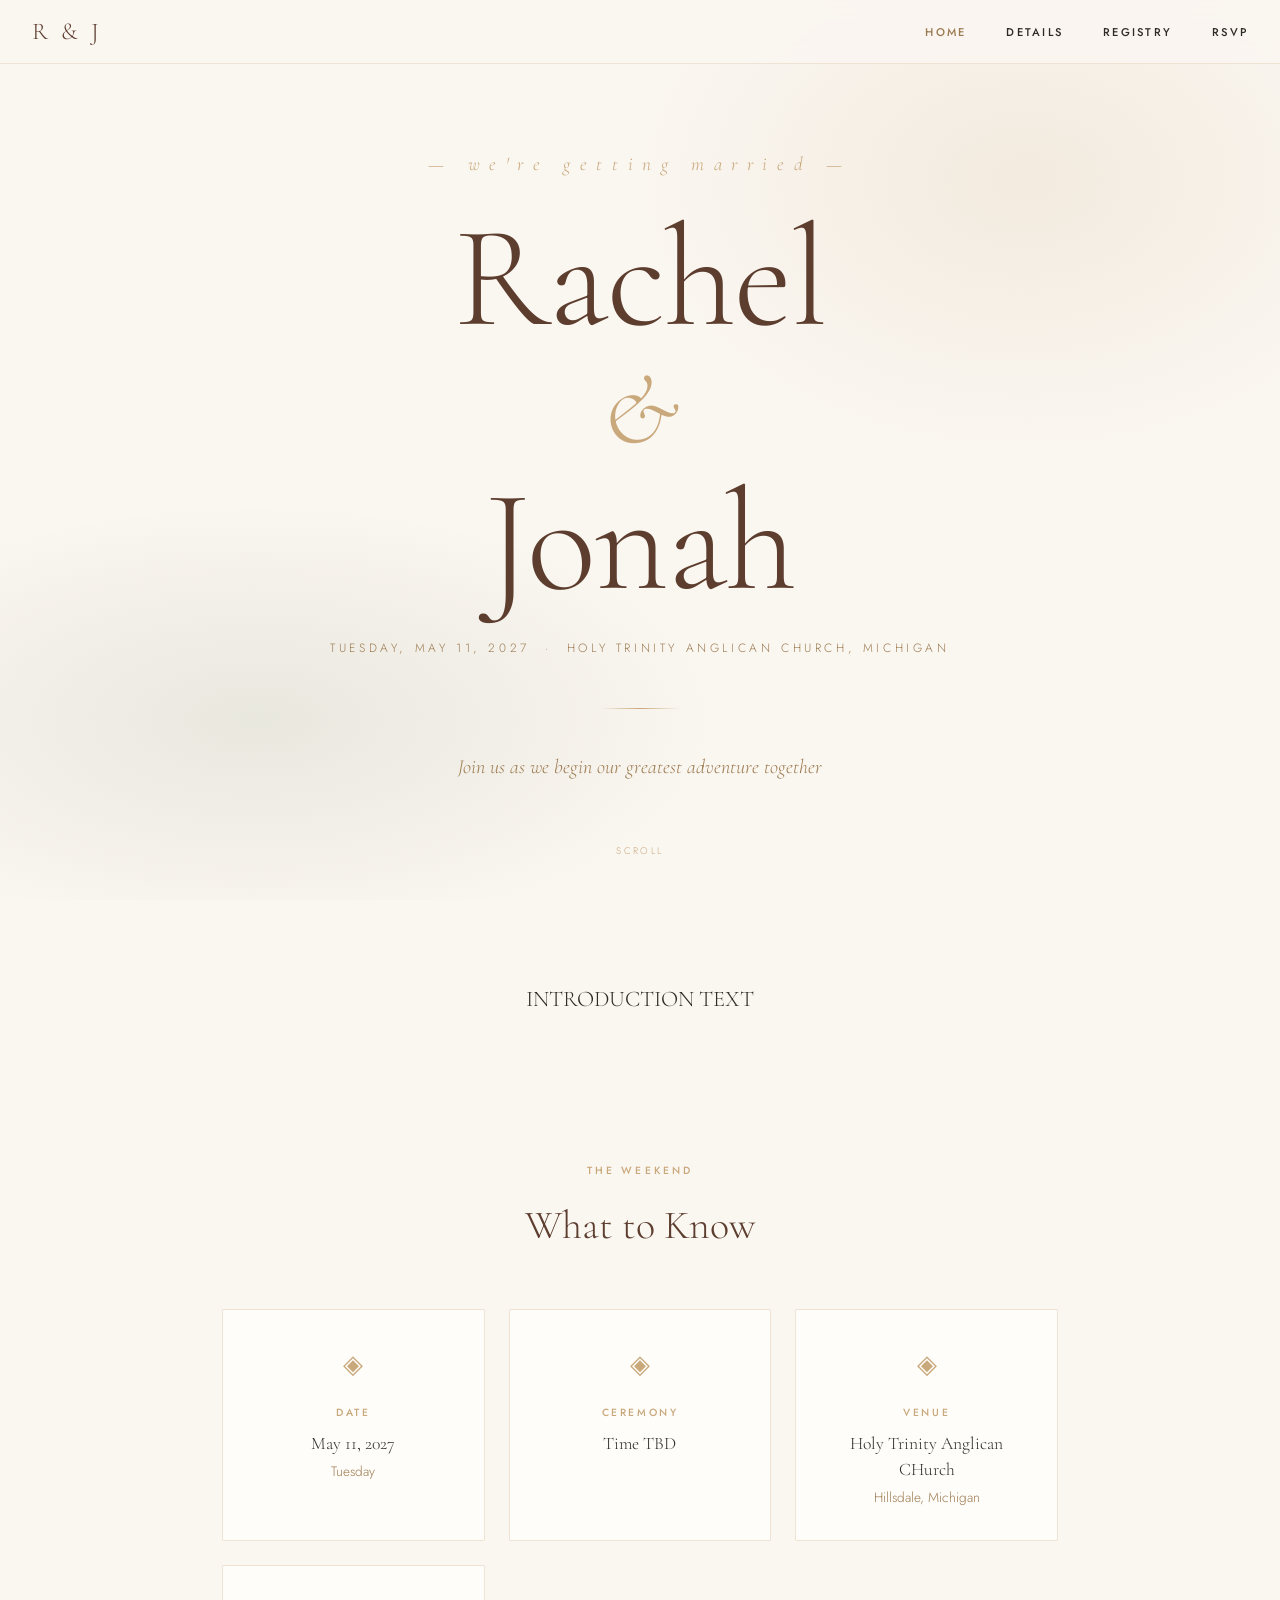
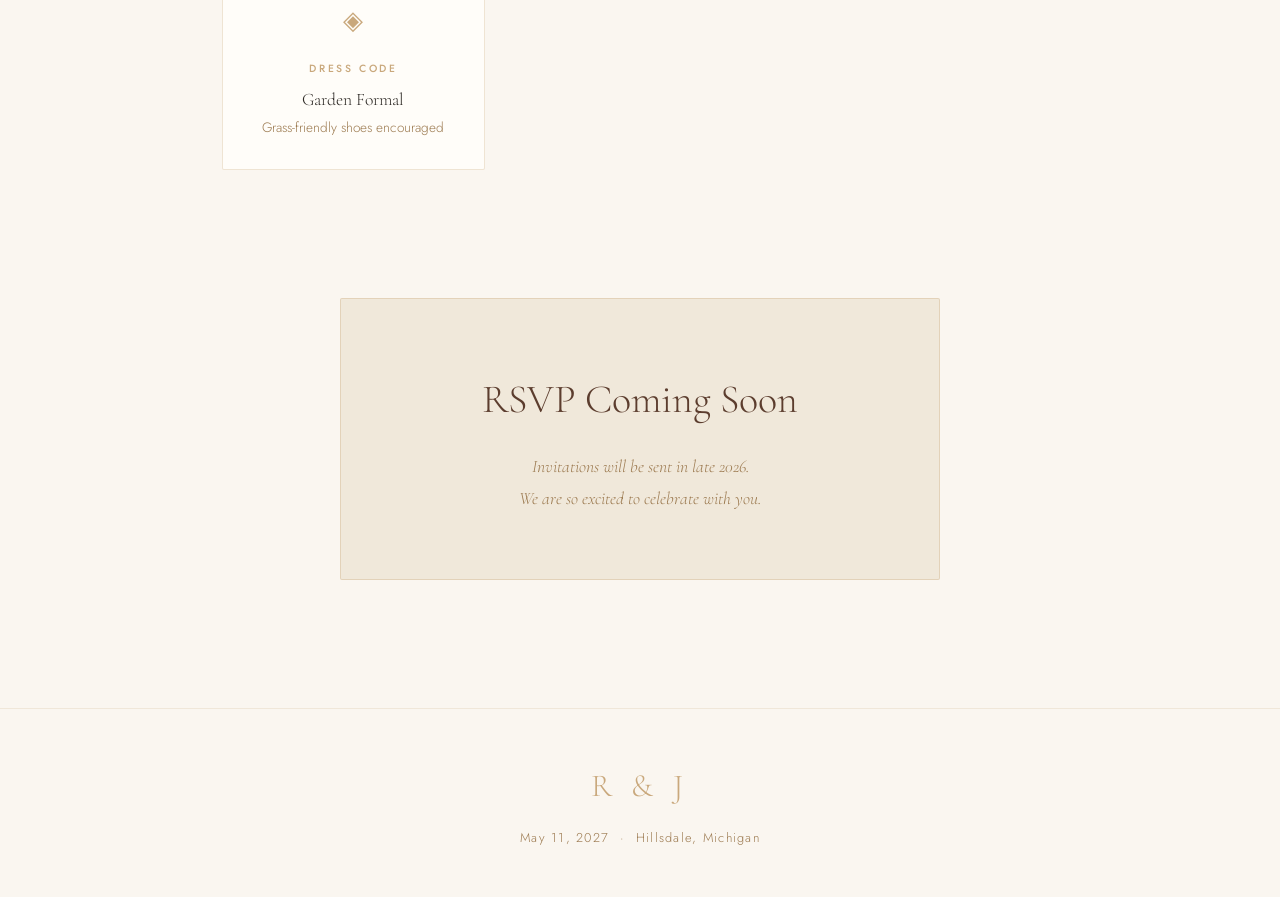
==== index.html @ d06f9f28 "First commit, working, not fully edited" ====
<!DOCTYPE html>
<html lang="en">
<head>
  <meta charset="UTF-8">
  <meta name="viewport" content="width=device-width, initial-scale=1.0">
  <title>Rachel & Jonah — May 11, 2027</title>
  <link rel="stylesheet" href="assets/style.css">
</head>
<body>

  <nav>
    <a class="nav-monogram" href="index.html">R & J</a>
    <ul class="nav-links">
      <li><a href="index.html" class="active">Home</a></li>
      <li><a href="details.html">Details</a></li>
      <li><a href="registry.html">Registry</a></li>
      <li><a href="#rsvp">RSVP</a></li>
    </ul>
  </nav>

  <!-- Hero -->
  <section class="hero">
    <div class="hero-bg"></div>
    <p class="hero-ornament">— we're getting married —</p>
    <h1 class="hero-names">
      Rachel
      <span class="ampersand">&</span>
      Jonah
    </h1>
    <p class="hero-date">Tuesday, May 11, 2027 &nbsp;·&nbsp; Holy Trinity Anglican Church, Michigan</p>
    <div class="hero-divider"></div>
    <p class="hero-tagline">Join us as we begin our greatest adventure together</p>
    <div class="hero-scroll" aria-hidden="true">
      <!-- <div class="hero-scroll-line"></div> -->
      <span>Scroll</span>
    </div>
  </section>

  <!-- Intro -->
  <div class="intro-block">
    <p>
      INTRODUCTION TEXT
    </p>
  </div>

  <!-- Quick Info Cards -->
  <div class="section">
    <div class="section-heading">
      <p class="label">The Weekend</p>
      <h2>What to Know</h2>
    </div>
    <div class="cards-grid">
      <div class="info-card">
        <span class="card-icon">◈</span>
        <h3>Date</h3>
        <p>May 11, 2027</p>
        <p class="card-sub">Tuesday</p>
      </div>
      <div class="info-card">
        <span class="card-icon">◈</span>
        <h3>Ceremony</h3>
        <p>Time TBD</p>
        <!-- <p class="card-sub">Doors open at 3:30</p> -->
      </div>
      <div class="info-card">
        <span class="card-icon">◈</span>
        <h3>Venue</h3>
        <p>Holy Trinity Anglican CHurch</p>
        <p class="card-sub">Hillsdale, Michigan</p>
      </div>
      <div class="info-card">
        <span class="card-icon">◈</span>
        <h3>Dress Code</h3>
        <p>Garden Formal</p>
        <p class="card-sub">Grass-friendly shoes encouraged</p>
      </div>
    </div>
  </div>

  <!-- RSVP Teaser -->
  <div class="section" id="rsvp">
    <div class="rsvp-teaser">
      <h2>RSVP Coming Soon</h2>
      <p>
        Invitations will be sent in late 2026.<br>
        We are so excited to celebrate with you.
      </p>
    </div>
  </div>

  <footer>
    <span class="footer-monogram">R & J</span>
    <p>May 11, 2027 &nbsp;·&nbsp; Hillsdale, Michigan</p>
  </footer>

</body>
</html>
---- assets/style.css ----
@import url('https://fonts.googleapis.com/css2?family=Cormorant+Garamond:ital,wght@0,300;0,400;0,600;1,300;1,400&family=Jost:wght@300;400;500&display=swap');

*, *::before, *::after { box-sizing: border-box; margin: 0; padding: 0; }

:root {
  --cream: #FAF6F0;
  --parchment: #F0E8DA;
  --warm-tan: #C9A87C;
  --deep-tan: #9C7A50;
  --bark: #5C3D2E;
  --moss: #6B7C5C;
  --charcoal: #2E2A26;
  --soft-white: #FFFDF9;
  --serif: 'Cormorant Garamond', Georgia, serif;
  --sans: 'Jost', sans-serif;
}

html { scroll-behavior: smooth; }

body {
  background: var(--cream);
  color: var(--charcoal);
  font-family: var(--sans);
  font-weight: 300;
  font-size: 16px;
  line-height: 1.8;
  min-height: 100vh;
}

/* ── NAV ── */
nav {
  position: fixed;
  top: 0; left: 0; right: 0;
  z-index: 100;
  background: rgba(250, 246, 240, 0.92);
  backdrop-filter: blur(8px);
  border-bottom: 1px solid rgba(201, 168, 124, 0.25);
  padding: 0 2rem;
  height: 64px;
  display: flex;
  align-items: center;
  justify-content: space-between;
}

.nav-monogram {
  font-family: var(--serif);
  font-size: 1.5rem;
  font-weight: 300;
  letter-spacing: 0.15em;
  color: var(--bark);
  text-decoration: none;
}

.nav-links {
  display: flex;
  gap: 2.5rem;
  list-style: none;
}

.nav-links a {
  font-family: var(--sans);
  font-size: 0.7rem;
  font-weight: 500;
  letter-spacing: 0.2em;
  text-transform: uppercase;
  color: var(--charcoal);
  text-decoration: none;
  transition: color 0.2s;
}

.nav-links a:hover,
.nav-links a.active { color: var(--deep-tan); }

/* ── HERO ── */
.hero {
  min-height: 100vh;
  display: flex;
  flex-direction: column;
  align-items: center;
  justify-content: center;
  text-align: center;
  padding: 6rem 2rem 4rem;
  position: relative;
  overflow: hidden;
}

.hero-bg {
  position: absolute;
  inset: 0;
  background:
    radial-gradient(ellipse 60% 40% at 20% 80%, rgba(107, 124, 92, 0.12) 0%, transparent 60%),
    radial-gradient(ellipse 50% 50% at 80% 20%, rgba(201, 168, 124, 0.15) 0%, transparent 60%),
    var(--cream);
  z-index: 0;
}

.hero-ornament {
  font-size: 1.2rem;
  letter-spacing: 0.5em;
  color: var(--warm-tan);
  margin-bottom: 1.5rem;
  font-family: var(--serif);
  font-style: italic;
  position: relative;
  z-index: 1;
}

.hero-names {
  font-family: var(--serif);
  font-size: clamp(4rem, 12vw, 9rem);
  font-weight: 300;
  line-height: 1;
  color: var(--bark);
  letter-spacing: -0.01em;
  position: relative;
  z-index: 1;
  margin-bottom: 1.5rem;
}

.hero-names .ampersand {
  font-style: italic;
  color: var(--warm-tan);
  display: block;
  font-size: 0.7em;
  margin: 0.1em 0;
}

.hero-date {
  font-family: var(--sans);
  font-size: 0.75rem;
  letter-spacing: 0.3em;
  text-transform: uppercase;
  color: var(--deep-tan);
  margin-bottom: 3rem;
  position: relative;
  z-index: 1;
}

.hero-divider {
  width: 80px;
  height: 1px;
  background: linear-gradient(to right, transparent, var(--warm-tan), transparent);
  margin: 0 auto 2.5rem;
  position: relative;
  z-index: 1;
}

.hero-tagline {
  font-family: var(--serif);
  font-size: 1.25rem;
  font-style: italic;
  color: var(--deep-tan);
  font-weight: 300;
  position: relative;
  z-index: 1;
  max-width: 420px;
}

.hero-scroll {
  position: absolute;
  bottom: 2.5rem;
  left: 50%;
  transform: translateX(-50%);
  z-index: 1;
  display: flex;
  flex-direction: column;
  align-items: center;
  gap: 0.4rem;
  animation: float 2.5s ease-in-out infinite;
}

.hero-scroll span {
  font-size: 0.6rem;
  letter-spacing: 0.25em;
  text-transform: uppercase;
  color: var(--warm-tan);
}

.hero-scroll-line {
  width: 1px;
  height: 32px;
  background: linear-gradient(to bottom, var(--warm-tan), transparent);
}

@keyframes float {
  0%, 100% { transform: translateX(-50%) translateY(0); }
  50% { transform: translateX(-50%) translateY(6px); }
}

/* ── PAGE HEADER (sub pages) ── */
.page-header {
  padding: 120px 2rem 4rem;
  text-align: center;
  position: relative;
}

.page-header::after {
  content: '';
  display: block;
  width: 60px;
  height: 1px;
  background: var(--warm-tan);
  margin: 1.5rem auto 0;
}

.page-label {
  font-size: 0.65rem;
  letter-spacing: 0.3em;
  text-transform: uppercase;
  color: var(--warm-tan);
  font-family: var(--sans);
  font-weight: 500;
  margin-bottom: 0.75rem;
}

.page-title {
  font-family: var(--serif);
  font-size: clamp(2.5rem, 6vw, 4.5rem);
  font-weight: 300;
  color: var(--bark);
  line-height: 1.1;
}

/* ── SECTIONS ── */
.section {
  max-width: 900px;
  margin: 0 auto;
  padding: 4rem 2rem;
}

.section-wide {
  max-width: 1100px;
  margin: 0 auto;
  padding: 4rem 2rem;
}

/* ── HOME INTRO ── */
.intro-block {
  text-align: center;
  padding: 5rem 2rem;
  max-width: 680px;
  margin: 0 auto;
}

.intro-block p {
  font-family: var(--serif);
  font-size: 1.4rem;
  font-weight: 300;
  color: var(--charcoal);
  line-height: 1.7;
}

/* ── INFO CARDS ── */
.cards-grid {
  display: grid;
  grid-template-columns: repeat(auto-fit, minmax(220px, 1fr));
  gap: 1.5rem;
  margin-top: 3rem;
}

.info-card {
  background: var(--soft-white);
  border: 1px solid rgba(201, 168, 124, 0.3);
  border-radius: 2px;
  padding: 2rem 1.75rem;
  text-align: center;
}

.info-card .card-icon {
  font-size: 1.6rem;
  color: var(--warm-tan);
  margin-bottom: 1rem;
  display: block;
  font-family: var(--serif);
}

.info-card h3 {
  font-family: var(--sans);
  font-size: 0.65rem;
  letter-spacing: 0.25em;
  text-transform: uppercase;
  font-weight: 500;
  color: var(--warm-tan);
  margin-bottom: 0.5rem;
}

.info-card p {
  font-family: var(--serif);
  font-size: 1.1rem;
  color: var(--charcoal);
  line-height: 1.5;
}

.info-card .card-sub {
  font-size: 0.85rem;
  color: var(--deep-tan);
  margin-top: 0.25rem;
  font-family: var(--sans);
  font-weight: 300;
}

/* ── TIMELINE ── */
.timeline {
  position: relative;
  padding-left: 2rem;
  max-width: 640px;
  margin: 3rem auto 0;
}

.timeline::before {
  content: '';
  position: absolute;
  left: 0;
  top: 8px;
  bottom: 8px;
  width: 1px;
  background: linear-gradient(to bottom, transparent, var(--warm-tan) 15%, var(--warm-tan) 85%, transparent);
}

.timeline-item {
  position: relative;
  padding: 0 0 2.5rem 2rem;
}

.timeline-item::before {
  content: '';
  position: absolute;
  left: -4px;
  top: 8px;
  width: 9px;
  height: 9px;
  border-radius: 50%;
  background: var(--warm-tan);
  border: 2px solid var(--cream);
  box-shadow: 0 0 0 1px var(--warm-tan);
}

.timeline-time {
  font-size: 0.65rem;
  letter-spacing: 0.2em;
  text-transform: uppercase;
  color: var(--warm-tan);
  font-weight: 500;
  margin-bottom: 0.25rem;
}

.timeline-title {
  font-family: var(--serif);
  font-size: 1.3rem;
  font-weight: 400;
  color: var(--bark);
  margin-bottom: 0.25rem;
}

.timeline-desc {
  font-size: 0.9rem;
  color: var(--deep-tan);
  line-height: 1.6;
}

/* ── VENUE BLOCK ── */
.venue-block {
  background: var(--soft-white);
  border: 1px solid rgba(201, 168, 124, 0.3);
  border-radius: 2px;
  padding: 3rem;
  margin-top: 3rem;
  display: grid;
  grid-template-columns: 1fr 1fr;
  gap: 3rem;
  align-items: start;
}

.venue-block h2 {
  font-family: var(--serif);
  font-size: 1.8rem;
  font-weight: 300;
  color: var(--bark);
  margin-bottom: 0.75rem;
}

.venue-block address {
  font-style: normal;
  font-family: var(--sans);
  font-size: 0.9rem;
  color: var(--deep-tan);
  line-height: 1.8;
}

.venue-map-placeholder {
  background: var(--parchment);
  border: 1px solid rgba(201, 168, 124, 0.3);
  border-radius: 2px;
  height: 220px;
  display: flex;
  align-items: center;
  justify-content: center;
  flex-direction: column;
  gap: 0.75rem;
  color: var(--deep-tan);
  font-size: 0.8rem;
  letter-spacing: 0.1em;
}

.venue-map-placeholder span {
  font-size: 1.5rem;
}

/* ── REGISTRY ── */
.registry-intro {
  text-align: center;
  max-width: 580px;
  margin: 0 auto 3rem;
}

.registry-intro p {
  font-family: var(--serif);
  font-size: 1.2rem;
  color: var(--charcoal);
  font-weight: 300;
}

.registry-grid {
  display: grid;
  grid-template-columns: repeat(auto-fit, minmax(260px, 1fr));
  gap: 1.5rem;
}

.registry-card {
  background: var(--soft-white);
  border: 1px solid rgba(201, 168, 124, 0.3);
  border-radius: 2px;
  padding: 2.5rem 2rem;
  text-align: center;
  text-decoration: none;
  color: inherit;
  transition: border-color 0.25s, transform 0.2s;
  display: block;
  cursor: pointer;
}

.registry-card:hover {
  border-color: var(--warm-tan);
  transform: translateY(-2px);
}

.registry-card .registry-store {
  font-family: var(--sans);
  font-size: 0.65rem;
  letter-spacing: 0.25em;
  text-transform: uppercase;
  color: var(--warm-tan);
  font-weight: 500;
  margin-bottom: 0.75rem;
}

.registry-card h3 {
  font-family: var(--serif);
  font-size: 1.6rem;
  font-weight: 300;
  color: var(--bark);
  margin-bottom: 0.75rem;
}

.registry-card p {
  font-size: 0.9rem;
  color: var(--deep-tan);
  line-height: 1.6;
}

.registry-card .btn-link {
  display: inline-block;
  margin-top: 1.5rem;
  font-size: 0.7rem;
  letter-spacing: 0.2em;
  text-transform: uppercase;
  font-weight: 500;
  color: var(--bark);
  border-bottom: 1px solid var(--warm-tan);
  padding-bottom: 2px;
  transition: color 0.2s;
}

.registry-card:hover .btn-link { color: var(--deep-tan); }

/* ── SECTION HEADINGS ── */
.section-heading {
  text-align: center;
  margin-bottom: 3rem;
}

.section-heading .label {
  font-size: 0.65rem;
  letter-spacing: 0.3em;
  text-transform: uppercase;
  color: var(--warm-tan);
  font-weight: 500;
  margin-bottom: 0.5rem;
}

.section-heading h2 {
  font-family: var(--serif);
  font-size: 2.5rem;
  font-weight: 300;
  color: var(--bark);
}

/* ── FOOTER ── */
footer {
  text-align: center;
  padding: 3rem 2rem;
  border-top: 1px solid rgba(201, 168, 124, 0.2);
  margin-top: 4rem;
}

footer .footer-monogram {
  font-family: var(--serif);
  font-size: 2rem;
  font-weight: 300;
  color: var(--warm-tan);
  letter-spacing: 0.2em;
  display: block;
  margin-bottom: 0.75rem;
}

footer p {
  font-size: 0.8rem;
  color: var(--deep-tan);
  letter-spacing: 0.1em;
}

/* ── RSVP TEASER ── */
.rsvp-teaser {
  background: var(--parchment);
  border: 1px solid rgba(201, 168, 124, 0.35);
  border-radius: 2px;
  padding: 4rem 2rem;
  text-align: center;
  max-width: 600px;
  margin: 0 auto;
}

.rsvp-teaser h2 {
  font-family: var(--serif);
  font-size: 2.5rem;
  font-weight: 300;
  color: var(--bark);
  margin-bottom: 1rem;
}

.rsvp-teaser p {
  font-family: var(--serif);
  font-size: 1.1rem;
  color: var(--deep-tan);
  font-style: italic;
}

/* ── RESPONSIVE ── */
@media (max-width: 640px) {
  .nav-links { display: none; }
  .venue-block { grid-template-columns: 1fr; gap: 1.5rem; }
  .venue-block .venue-map-placeholder { height: 160px; }
  .hero-names { font-size: 4rem; }
}
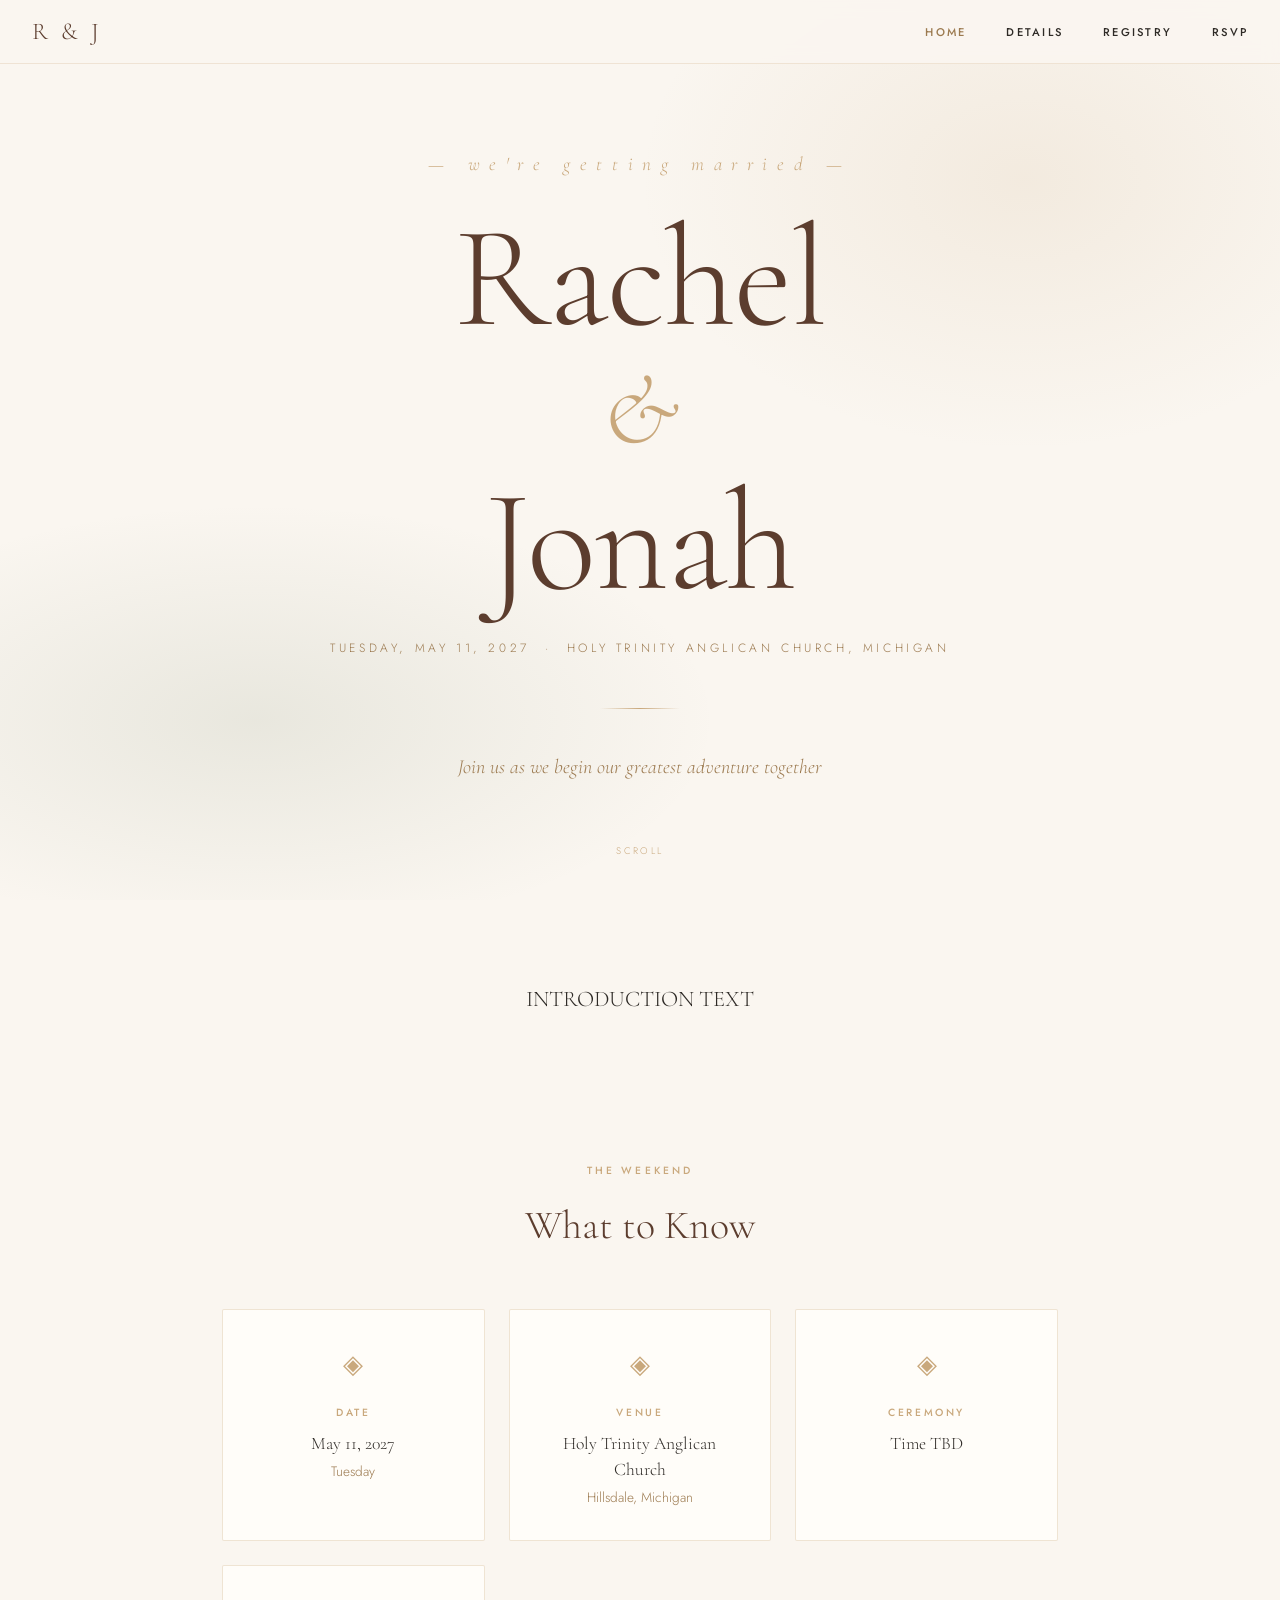
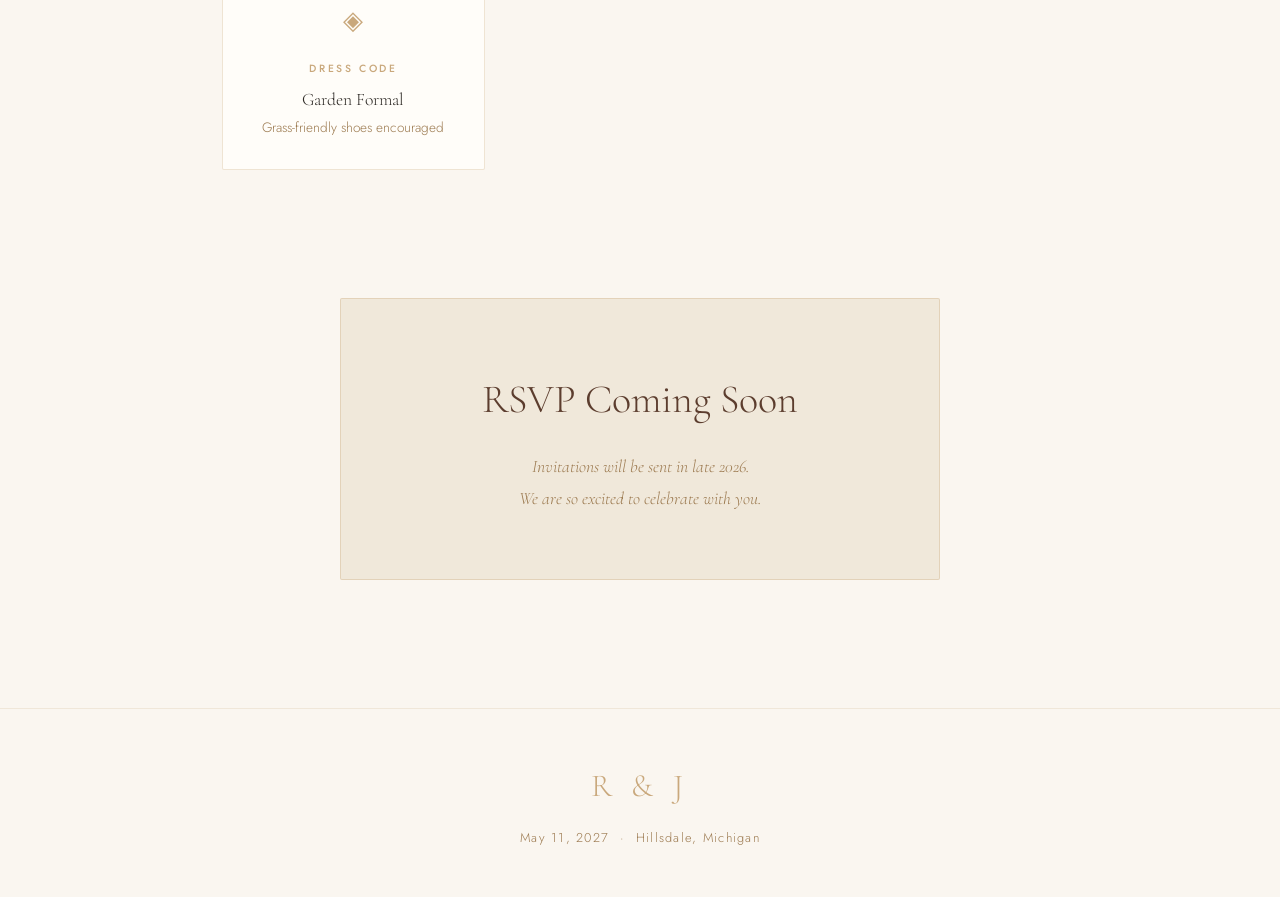
==== commit 252e4550: "Fixed names in registry" ====
--- a/index.html
+++ b/index.html
@@ -16,7 +16,23 @@
       <li><a href="registry.html">Registry</a></li>
       <li><a href="#rsvp">RSVP</a></li>
     </ul>
+    <button class="nav-toggle" aria-label="Open menu" onclick="
+      const m = document.getElementById('mobile-menu');
+      m.style.display = m.style.display === 'flex' ? 'none' : 'flex';
+      ">&#9776;</button>
   </nav>
+  <div id="mobile-menu" style="
+    display: none; flex-direction: column; gap: 0;
+    position: fixed; top: 64px; left: 0; right: 0; z-index: 99;
+    background: rgba(250, 246, 240, 0.97);
+    border-bottom: 1px solid rgba(201, 168, 124, 0.25);
+    backdrop-filter: blur(8px);
+  ">
+    <a href="index.html" style="padding: 1rem 2rem; font-size: 0.7rem; letter-spacing: 0.2em; text-transform: uppercase; font-weight: 500; color: var(--charcoal); text-decoration: none; border-bottom: 1px solid rgba(201,168,124,0.15);">Home</a>
+    <a href="details.html" style="padding: 1rem 2rem; font-size: 0.7rem; letter-spacing: 0.2em; text-transform: uppercase; font-weight: 500; color: var(--charcoal); text-decoration: none; border-bottom: 1px solid rgba(201,168,124,0.15);">Details</a>
+    <a href="registry.html" style="padding: 1rem 2rem; font-size: 0.7rem; letter-spacing: 0.2em; text-transform: uppercase; font-weight: 500; color: var(--charcoal); text-decoration: none; border-bottom: 1px solid rgba(201,168,124,0.15);">Registry</a>
+    <a href="index.html#rsvp" style="padding: 1rem 2rem; font-size: 0.7rem; letter-spacing: 0.2em; text-transform: uppercase; font-weight: 500; color: var(--charcoal); text-decoration: none;">RSVP</a>
+  </div>
 
   <!-- Hero -->
   <section class="hero">
@@ -58,15 +74,15 @@
       </div>
       <div class="info-card">
         <span class="card-icon">◈</span>
+        <h3>Venue</h3>
+        <p>Holy Trinity Anglican Church</p>
+        <p class="card-sub">Hillsdale, Michigan</p>
+      </div>
+      <div class="info-card">
+        <span class="card-icon">◈</span>
         <h3>Ceremony</h3>
         <p>Time TBD</p>
         <!-- <p class="card-sub">Doors open at 3:30</p> -->
-      </div>
-      <div class="info-card">
-        <span class="card-icon">◈</span>
-        <h3>Venue</h3>
-        <p>Holy Trinity Anglican CHurch</p>
-        <p class="card-sub">Hillsdale, Michigan</p>
       </div>
       <div class="info-card">
         <span class="card-icon">◈</span>
--- a/assets/style.css
+++ b/assets/style.css
@@ -387,21 +387,6 @@
   line-height: 1.8;
 }
 
-.venue-map-placeholder {
-  background: var(--parchment);
-  border: 1px solid rgba(201, 168, 124, 0.3);
-  border-radius: 2px;
-  height: 220px;
-  display: flex;
-  align-items: center;
-  justify-content: center;
-  flex-direction: column;
-  gap: 0.75rem;
-  color: var(--deep-tan);
-  font-size: 0.8rem;
-  letter-spacing: 0.1em;
-}
-
 .venue-map-placeholder span {
   font-size: 1.5rem;
 }
@@ -556,9 +541,24 @@
 }
 
 /* ── RESPONSIVE ── */
-@media (max-width: 640px) {
+/* @media (max-width: 640px) {
   .nav-links { display: none; }
   .venue-block { grid-template-columns: 1fr; gap: 1.5rem; }
   .venue-block .venue-map-placeholder { height: 160px; }
   .hero-names { font-size: 4rem; }
+} */
+
+.nav-toggle {
+  display: none;
+  background: none;
+  border: none;
+  font-size: 1.4rem;
+  color: var(--bark);
+  cursor: pointer;
+  padding: 0.25rem;
+}
+
+@media (max-width: 640px) {
+  .nav-links { display: none; }
+  .nav-toggle { display: block; }
 }
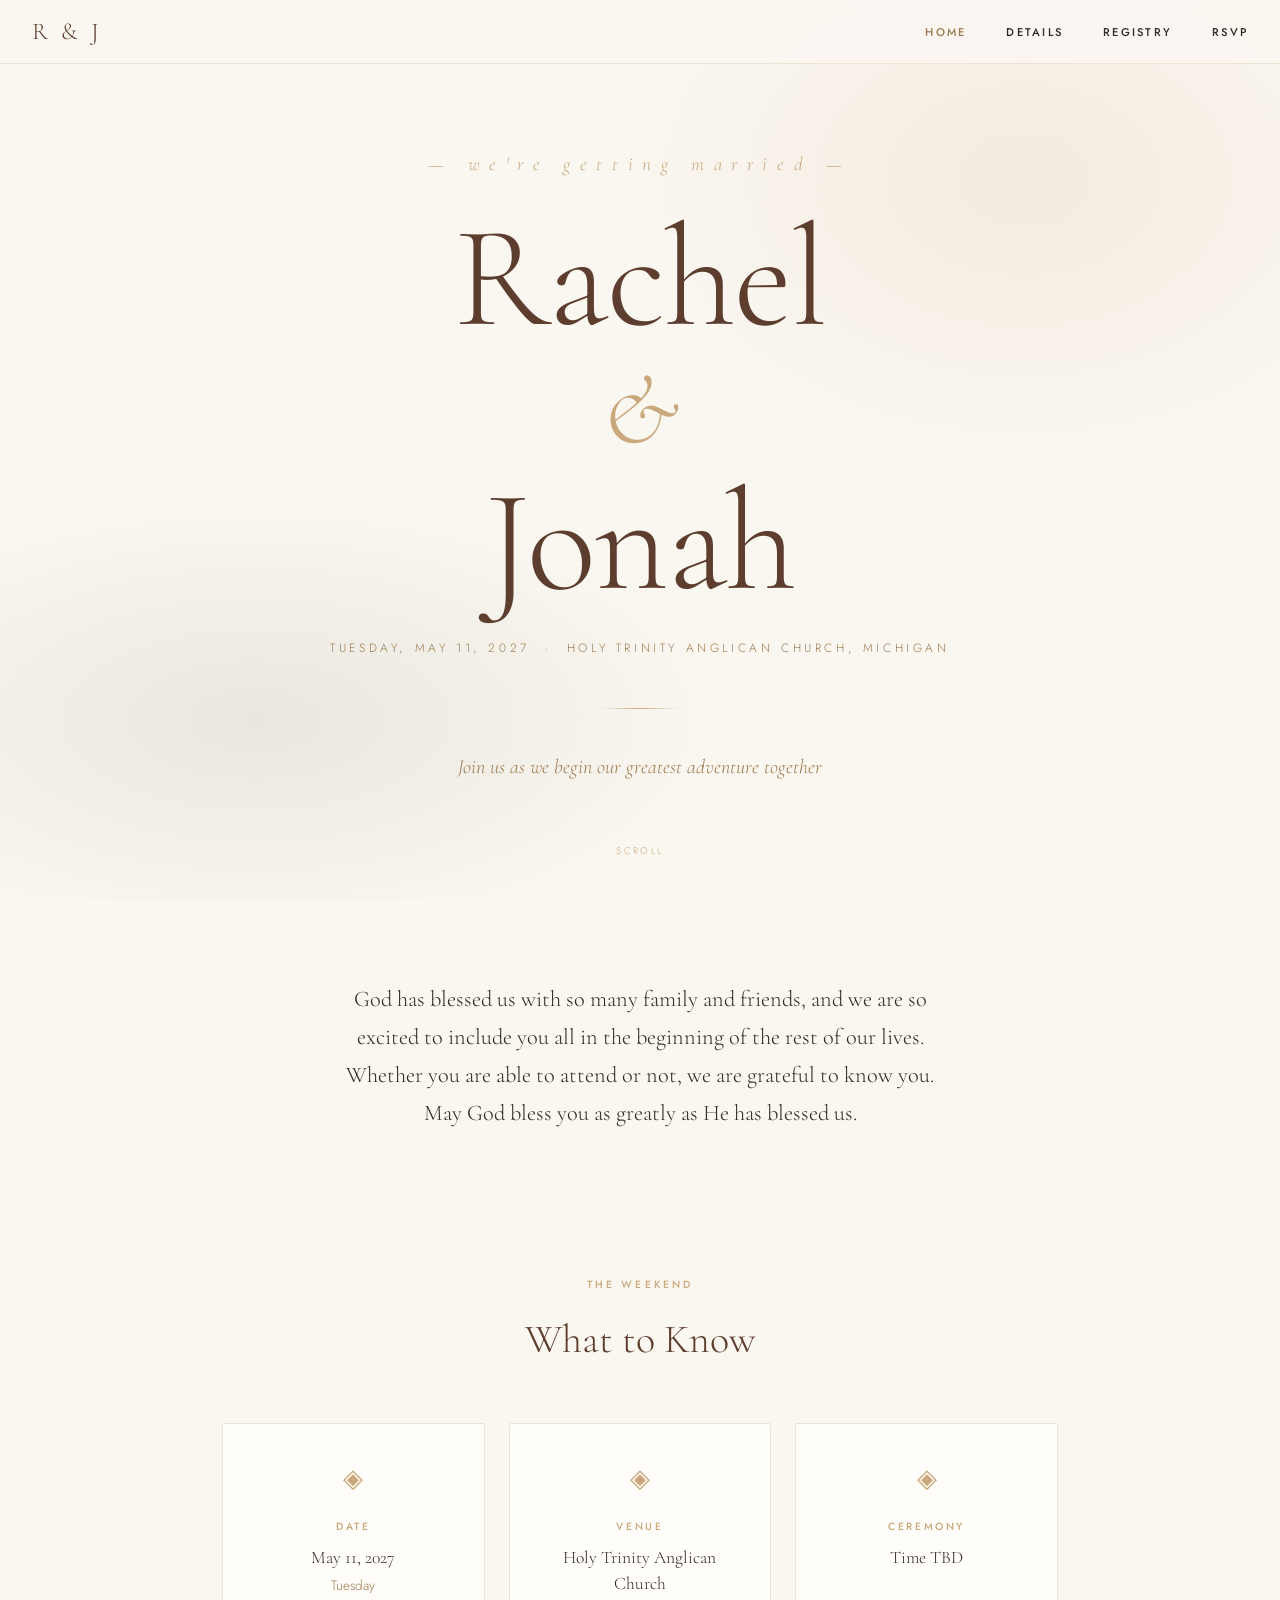
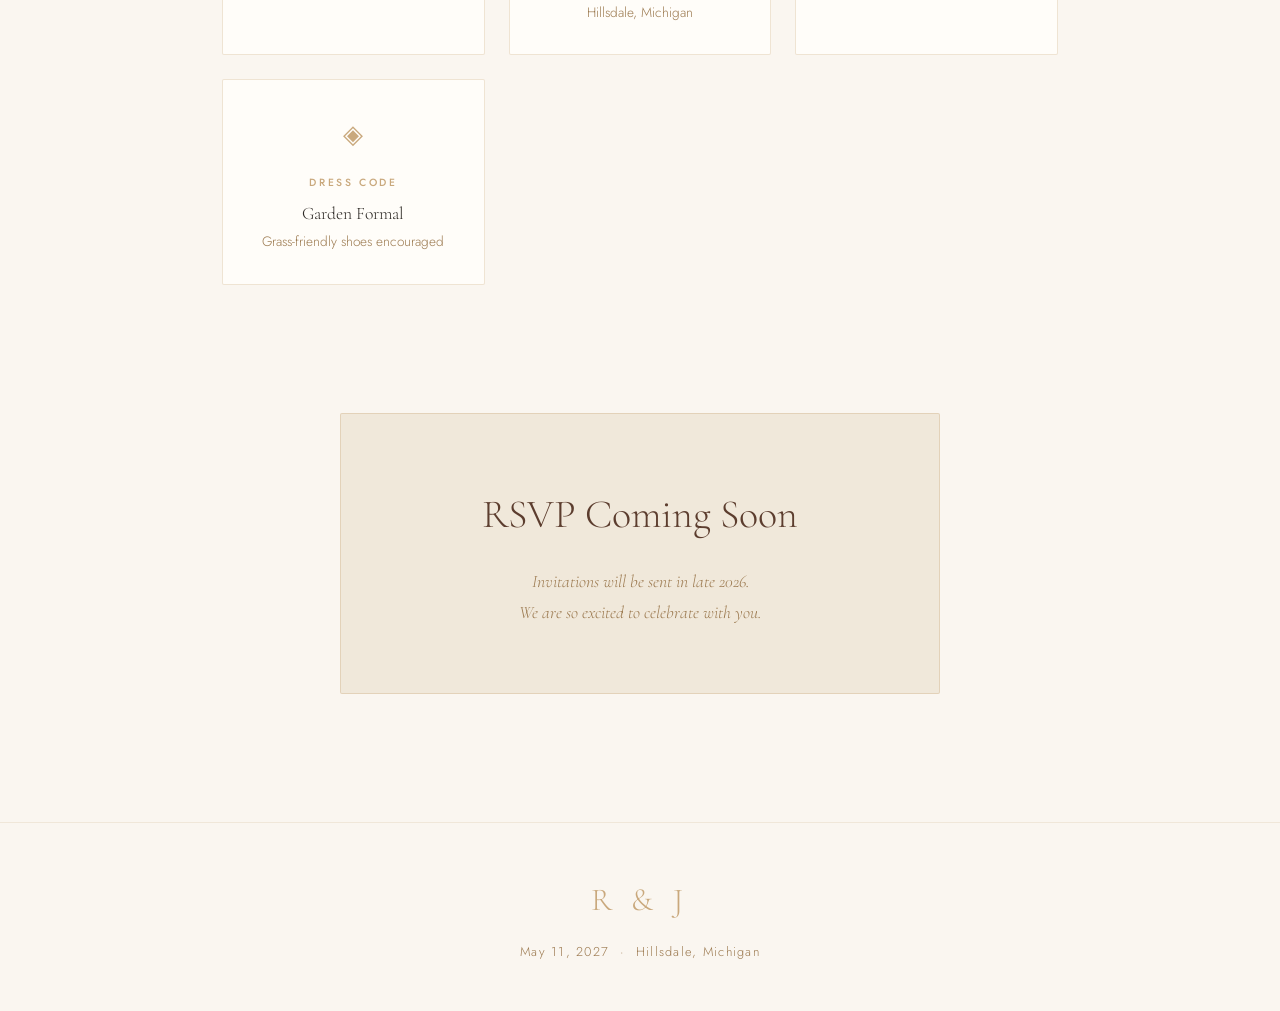
==== commit 9f2f5fc0: "Added draft intro text" ====
--- a/index.html
+++ b/index.html
@@ -55,7 +55,7 @@
   <!-- Intro -->
   <div class="intro-block">
     <p>
-      INTRODUCTION TEXT
+      God has blessed us with so many family  and friends, and we are so excited to include you all in the beginning of the rest of our lives. Whether you are able to attend or not, we are grateful to know you. May God bless you as greatly as He has blessed us.
     </p>
   </div>
 
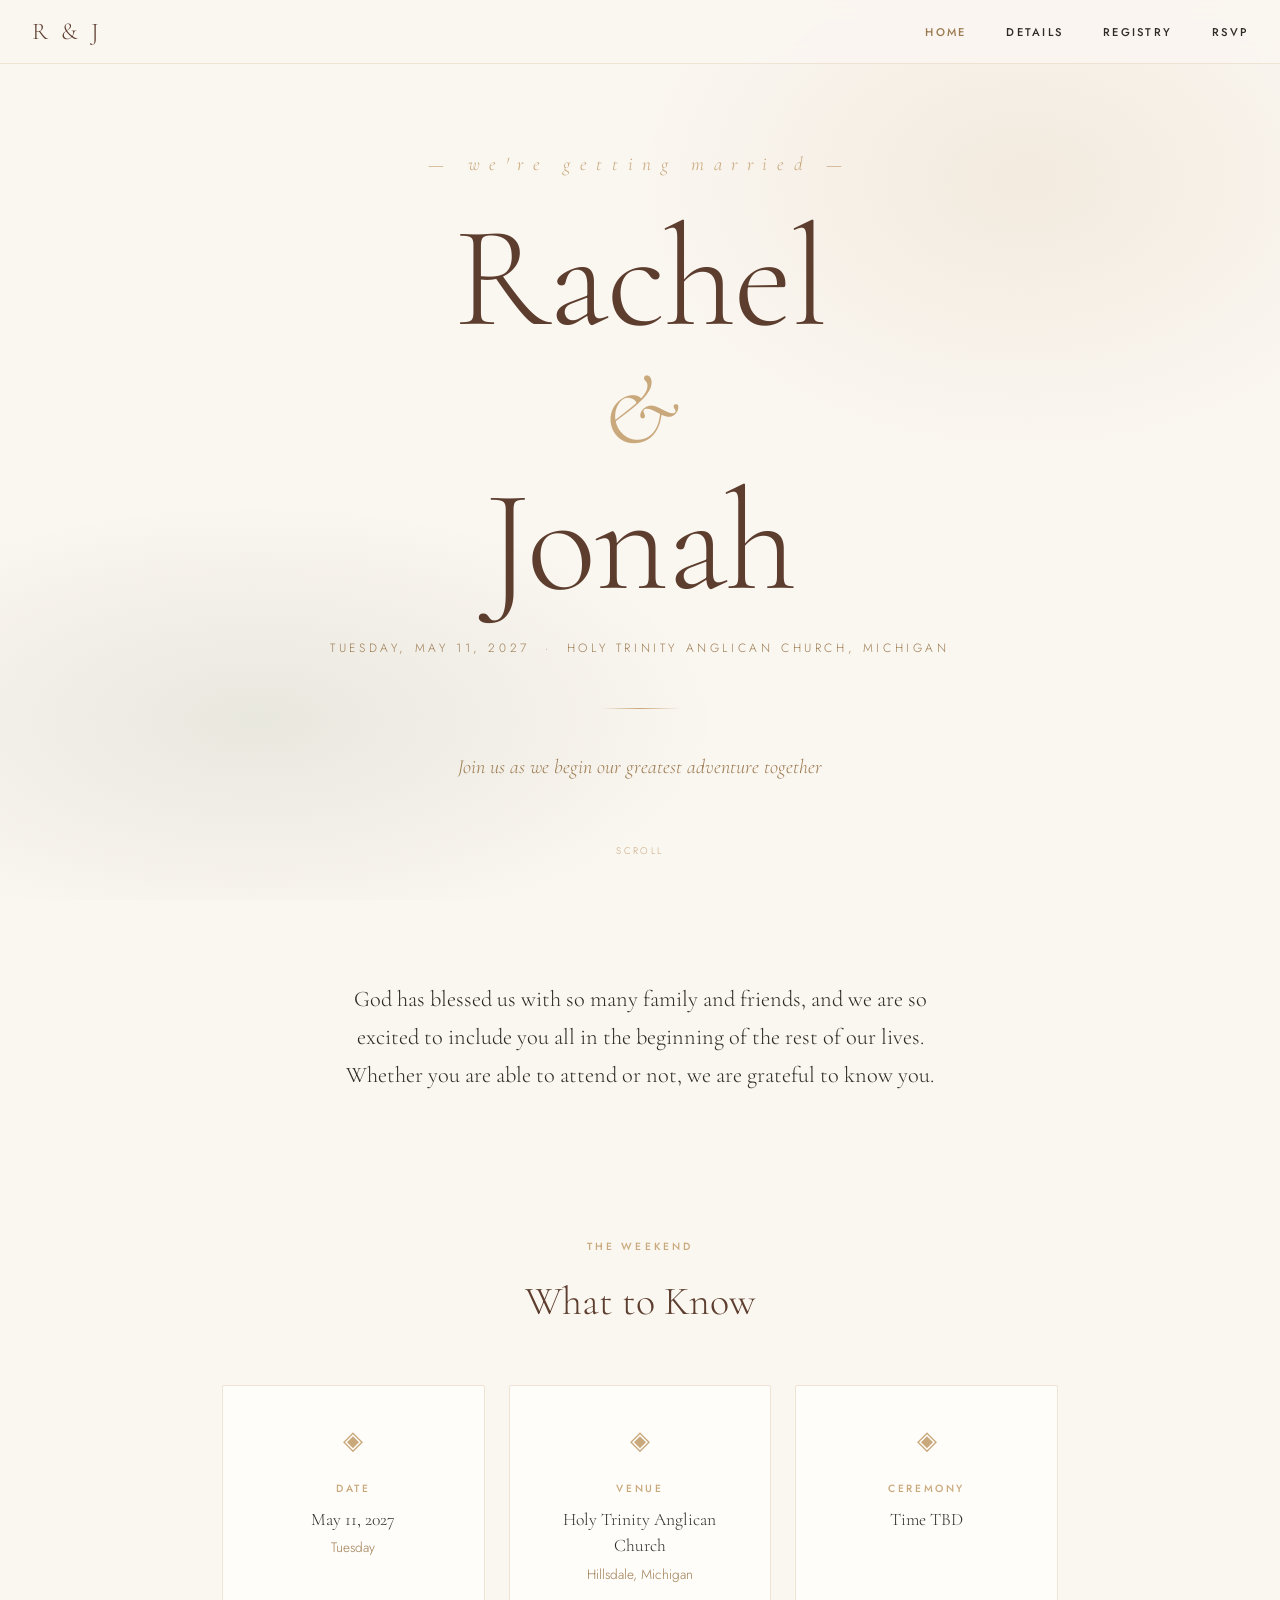
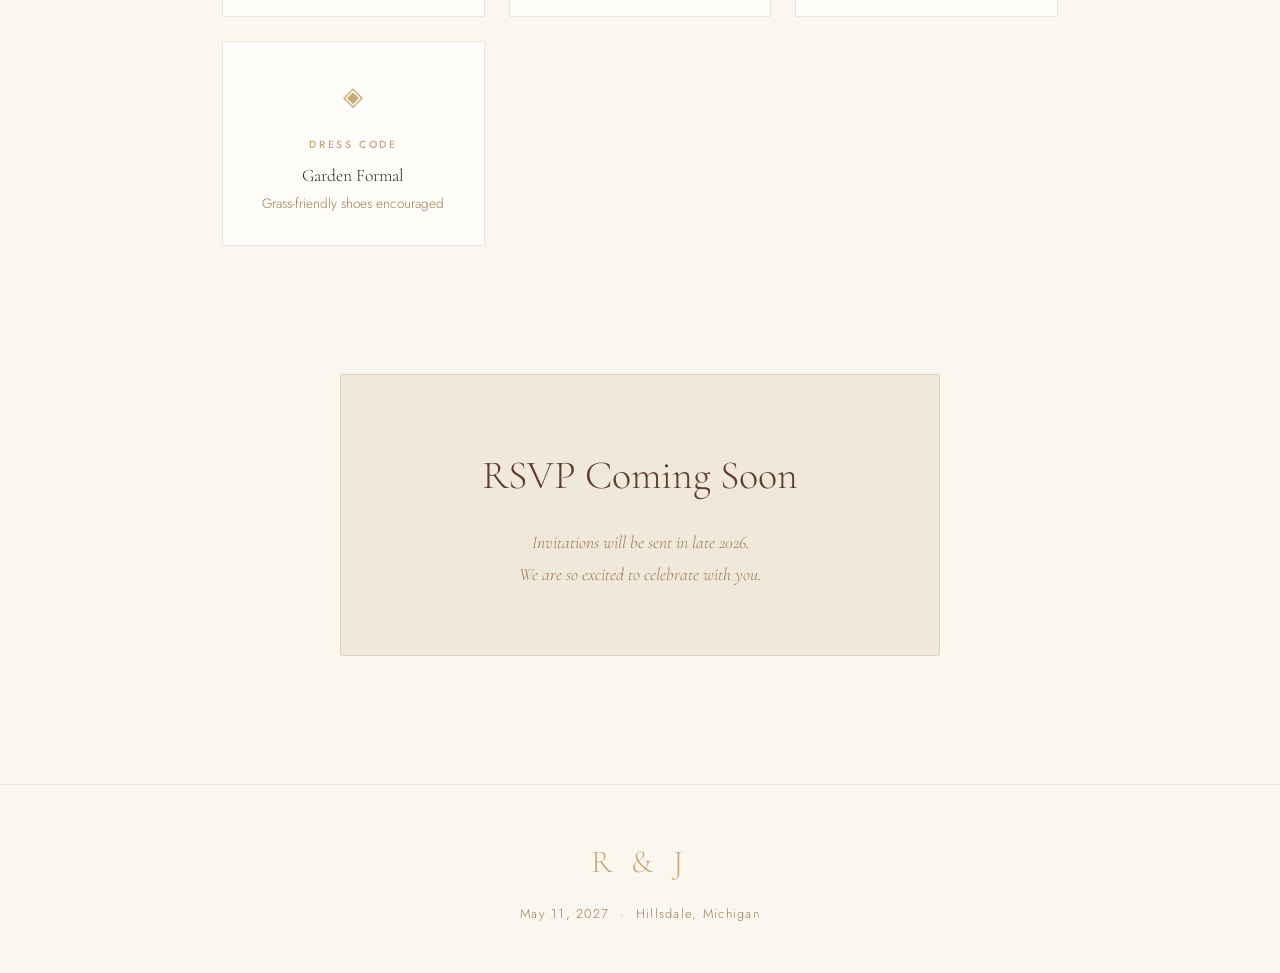
==== commit 37f2d4ed: "Fixed text" ====
--- a/index.html
+++ b/index.html
@@ -55,7 +55,7 @@
   <!-- Intro -->
   <div class="intro-block">
     <p>
-      God has blessed us with so many family  and friends, and we are so excited to include you all in the beginning of the rest of our lives. Whether you are able to attend or not, we are grateful to know you. May God bless you as greatly as He has blessed us.
+      God has blessed us with so many family  and friends, and we are so excited to include you all in the beginning of the rest of our lives. Whether you are able to attend or not, we are grateful to know you.
     </p>
   </div>
 
